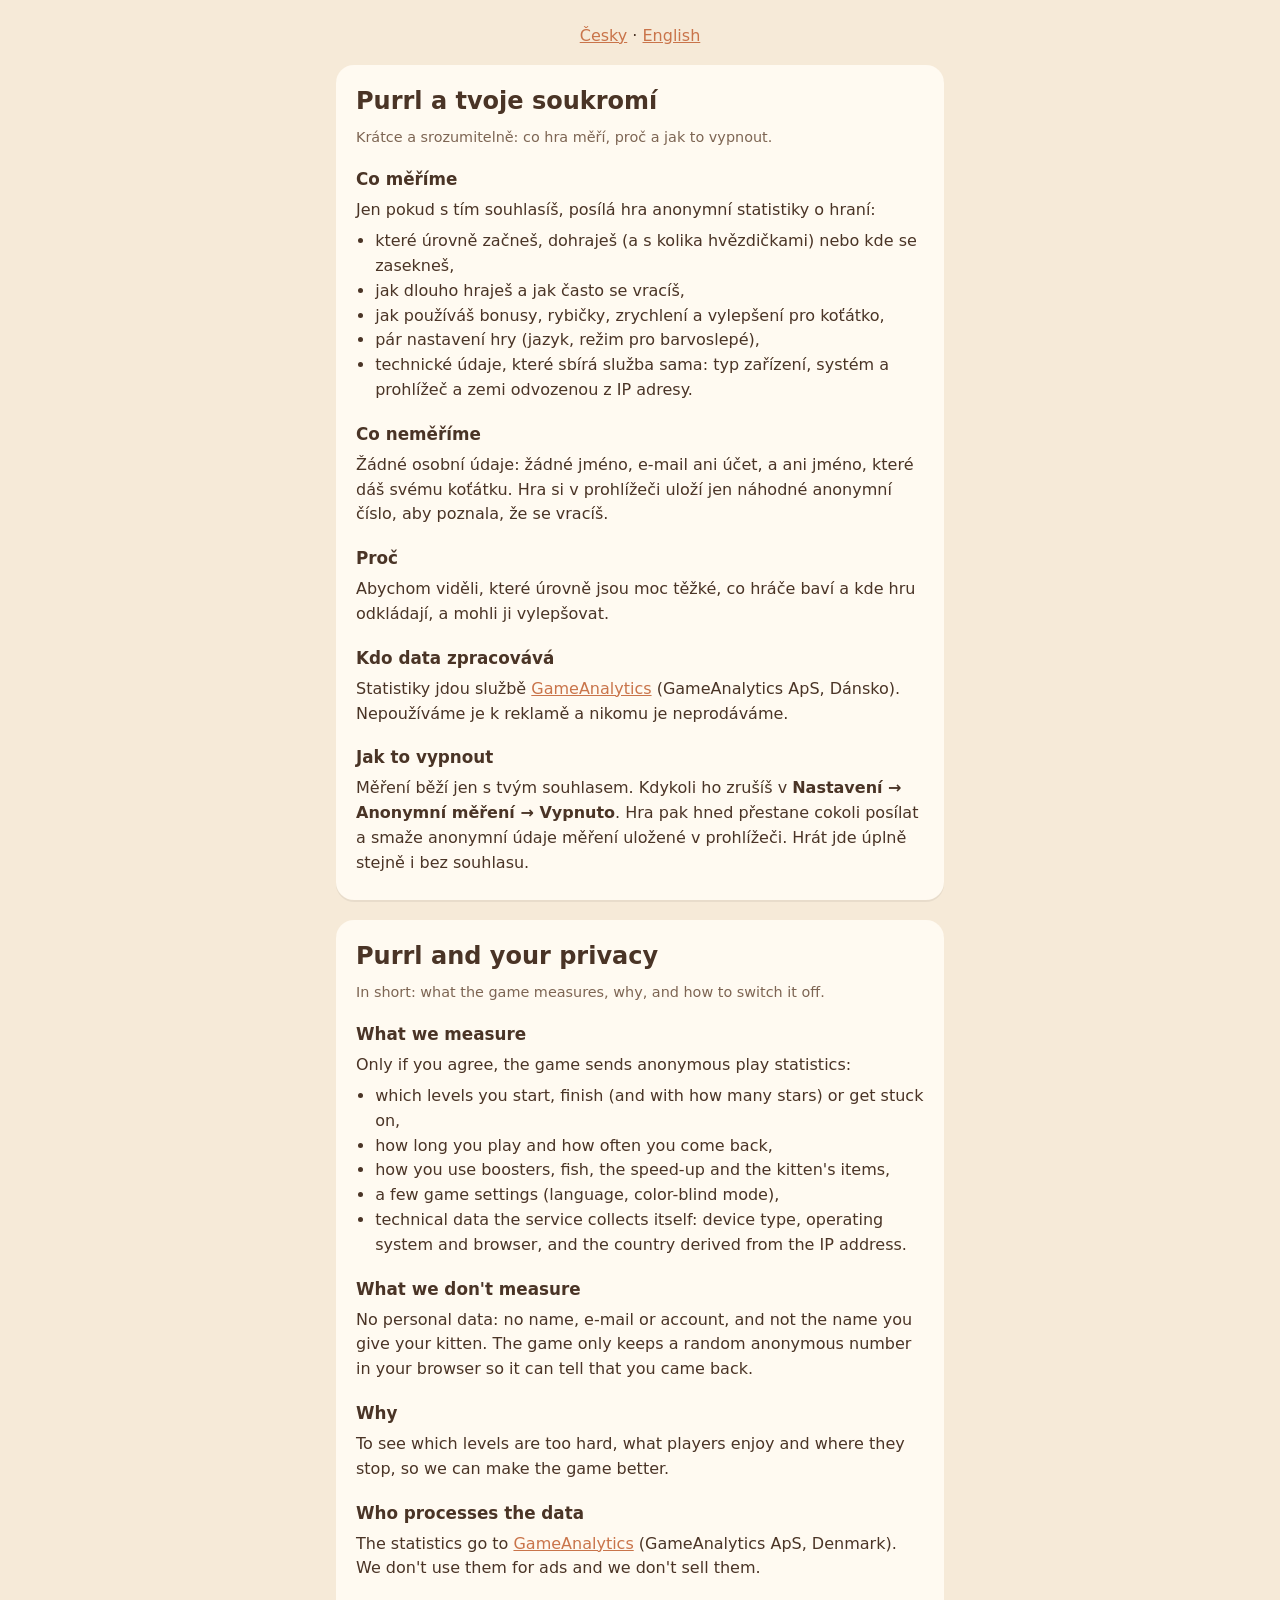
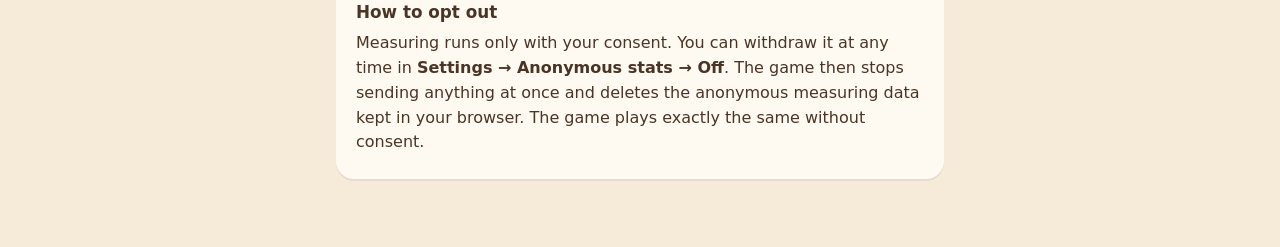
==== privacy.html @ fa3c1905 "Purrl build e3cccd6 (analytics with consent)" ====
<!doctype html>
<html lang="cs">
<head>
<meta charset="utf-8">
<meta name="viewport" content="width=device-width, initial-scale=1">
<title>Purrl – soukromí / privacy</title>
<style>
  :root { --bg: #f6ead8; --card: #fffaf1; --ink: #4a3426; --muted: #7d6553; --accent: #c9744a; }
  @media (prefers-color-scheme: dark) {
    :root { --bg: #2b211c; --card: #3a2d26; --ink: #f3e6d6; --muted: #cbb8a5; --accent: #e59a6e; }
  }
  * { box-sizing: border-box; }
  body { margin: 0; background: var(--bg); color: var(--ink); font: 16px/1.55 system-ui, -apple-system, "Segoe UI", sans-serif; }
  main { max-width: 640px; margin: 0 auto; padding: 24px 16px 48px; }
  section { background: var(--card); border-radius: 18px; padding: 18px 20px; margin: 0 0 20px; box-shadow: 0 2px 0 rgba(0,0,0,.06); }
  h1 { font-size: 1.5rem; margin: 0 0 4px; }
  h2 { font-size: 1.05rem; margin: 18px 0 4px; }
  p, ul { margin: 6px 0; }
  ul { padding-left: 1.2em; }
  .muted { color: var(--muted); font-size: .9rem; }
  a { color: var(--accent); }
  nav { text-align: center; margin-bottom: 16px; }
</style>
</head>
<body>
<main>
<nav><a href="#cs">Česky</a> · <a href="#en">English</a></nav>

<section id="cs" lang="cs">
  <h1>Purrl a tvoje soukromí</h1>
  <p class="muted">Krátce a srozumitelně: co hra měří, proč a jak to vypnout.</p>

  <h2>Co měříme</h2>
  <p>Jen pokud s tím souhlasíš, posílá hra anonymní statistiky o hraní:</p>
  <ul>
    <li>které úrovně začneš, dohraješ (a s kolika hvězdičkami) nebo kde se zasekneš,</li>
    <li>jak dlouho hraješ a jak často se vracíš,</li>
    <li>jak používáš bonusy, rybičky, zrychlení a vylepšení pro koťátko,</li>
    <li>pár nastavení hry (jazyk, režim pro barvoslepé),</li>
    <li>technické údaje, které sbírá služba sama: typ zařízení, systém a prohlížeč a zemi odvozenou z IP adresy.</li>
  </ul>

  <h2>Co neměříme</h2>
  <p>Žádné osobní údaje: žádné jméno, e-mail ani účet, a ani jméno, které dáš svému koťátku. Hra si v prohlížeči uloží jen náhodné anonymní číslo, aby poznala, že se vracíš.</p>

  <h2>Proč</h2>
  <p>Abychom viděli, které úrovně jsou moc těžké, co hráče baví a kde hru odkládají, a mohli ji vylepšovat.</p>

  <h2>Kdo data zpracovává</h2>
  <p>Statistiky jdou službě <a href="https://gameanalytics.com/privacy" target="_blank" rel="noopener">GameAnalytics</a> (GameAnalytics ApS, Dánsko). Nepoužíváme je k reklamě a nikomu je neprodáváme.</p>

  <h2>Jak to vypnout</h2>
  <p>Měření běží jen s tvým souhlasem. Kdykoli ho zrušíš v <b>Nastavení → Anonymní měření → Vypnuto</b>. Hra pak hned přestane cokoli posílat a smaže anonymní údaje měření uložené v prohlížeči. Hrát jde úplně stejně i bez souhlasu.</p>
</section>

<section id="en" lang="en">
  <h1>Purrl and your privacy</h1>
  <p class="muted">In short: what the game measures, why, and how to switch it off.</p>

  <h2>What we measure</h2>
  <p>Only if you agree, the game sends anonymous play statistics:</p>
  <ul>
    <li>which levels you start, finish (and with how many stars) or get stuck on,</li>
    <li>how long you play and how often you come back,</li>
    <li>how you use boosters, fish, the speed-up and the kitten's items,</li>
    <li>a few game settings (language, color-blind mode),</li>
    <li>technical data the service collects itself: device type, operating system and browser, and the country derived from the IP address.</li>
  </ul>

  <h2>What we don't measure</h2>
  <p>No personal data: no name, e-mail or account, and not the name you give your kitten. The game only keeps a random anonymous number in your browser so it can tell that you came back.</p>

  <h2>Why</h2>
  <p>To see which levels are too hard, what players enjoy and where they stop, so we can make the game better.</p>

  <h2>Who processes the data</h2>
  <p>The statistics go to <a href="https://gameanalytics.com/privacy" target="_blank" rel="noopener">GameAnalytics</a> (GameAnalytics ApS, Denmark). We don't use them for ads and we don't sell them.</p>

  <h2>How to opt out</h2>
  <p>Measuring runs only with your consent. You can withdraw it at any time in <b>Settings → Anonymous stats → Off</b>. The game then stops sending anything at once and deletes the anonymous measuring data kept in your browser. The game plays exactly the same without consent.</p>
</section>
</main>
</body>
</html>
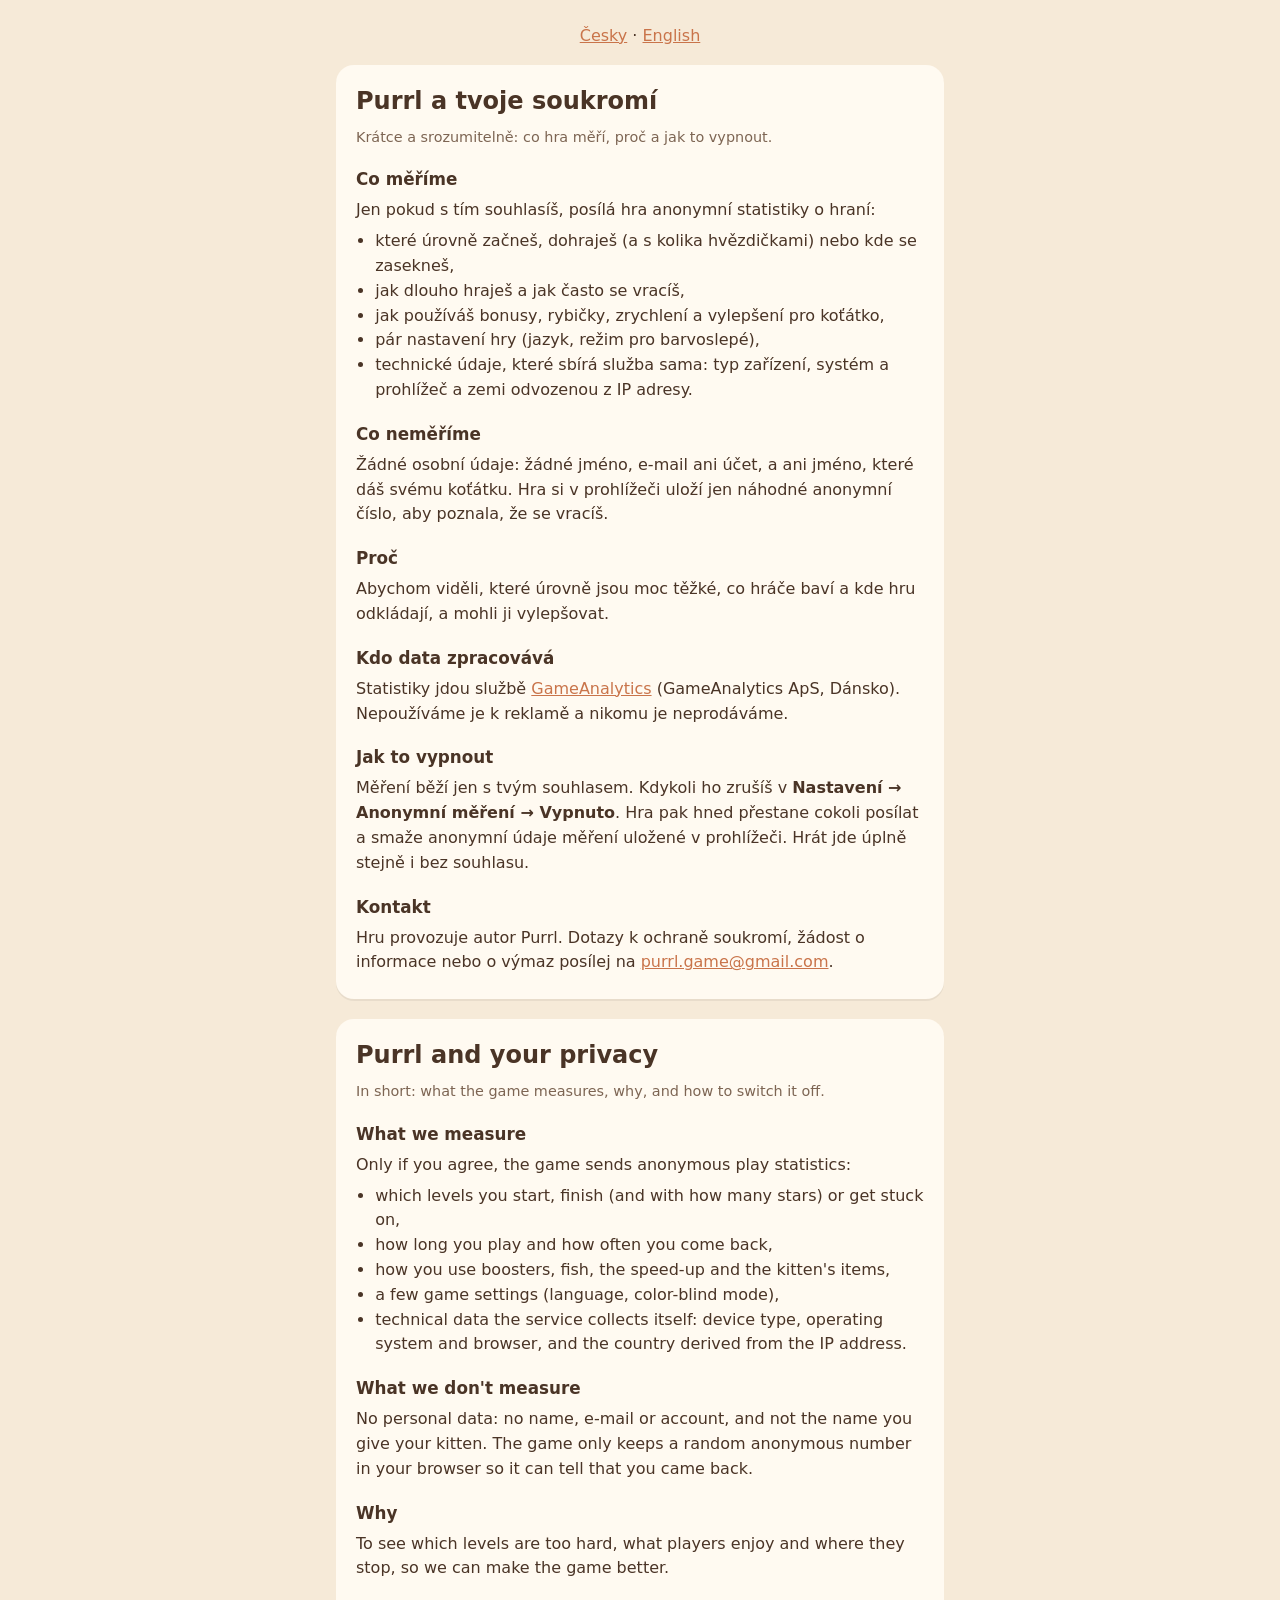
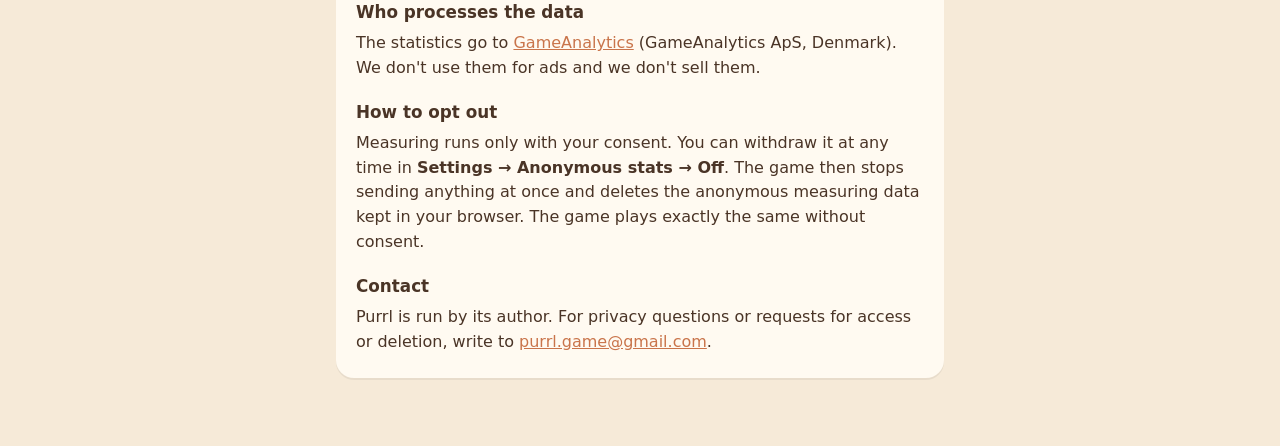
==== commit 424d26f9: "Purrl build 00a5294 (privacy contact)" ====
--- a/privacy.html
+++ b/privacy.html
@@ -51,6 +51,9 @@
 
   <h2>Jak to vypnout</h2>
   <p>Měření běží jen s tvým souhlasem. Kdykoli ho zrušíš v <b>Nastavení → Anonymní měření → Vypnuto</b>. Hra pak hned přestane cokoli posílat a smaže anonymní údaje měření uložené v prohlížeči. Hrát jde úplně stejně i bez souhlasu.</p>
+
+  <h2>Kontakt</h2>
+  <p>Hru provozuje autor Purrl. Dotazy k ochraně soukromí, žádost o informace nebo o výmaz posílej na <a href="mailto:purrl.game@gmail.com">purrl.game@gmail.com</a>.</p>
 </section>
 
 <section id="en" lang="en">
@@ -78,6 +81,9 @@
 
   <h2>How to opt out</h2>
   <p>Measuring runs only with your consent. You can withdraw it at any time in <b>Settings → Anonymous stats → Off</b>. The game then stops sending anything at once and deletes the anonymous measuring data kept in your browser. The game plays exactly the same without consent.</p>
+
+  <h2>Contact</h2>
+  <p>Purrl is run by its author. For privacy questions or requests for access or deletion, write to <a href="mailto:purrl.game@gmail.com">purrl.game@gmail.com</a>.</p>
 </section>
 </main>
 </body>
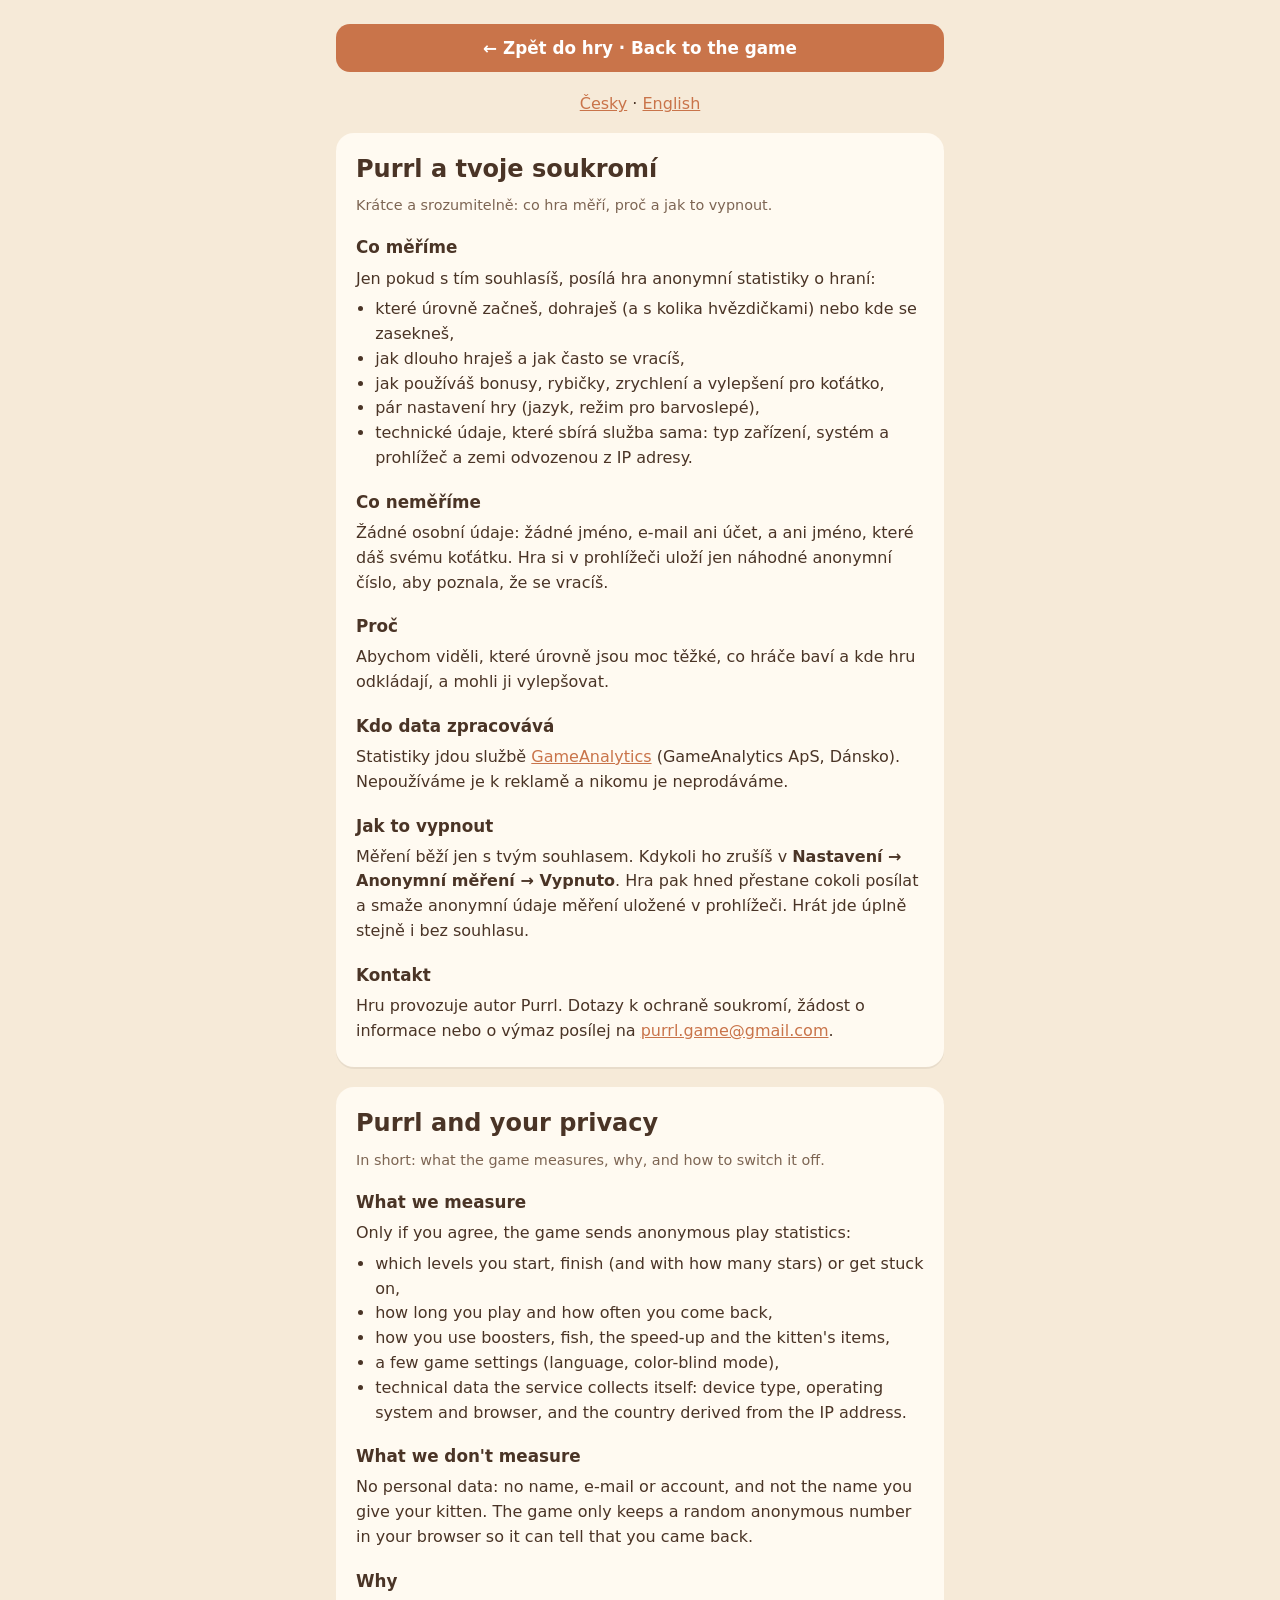
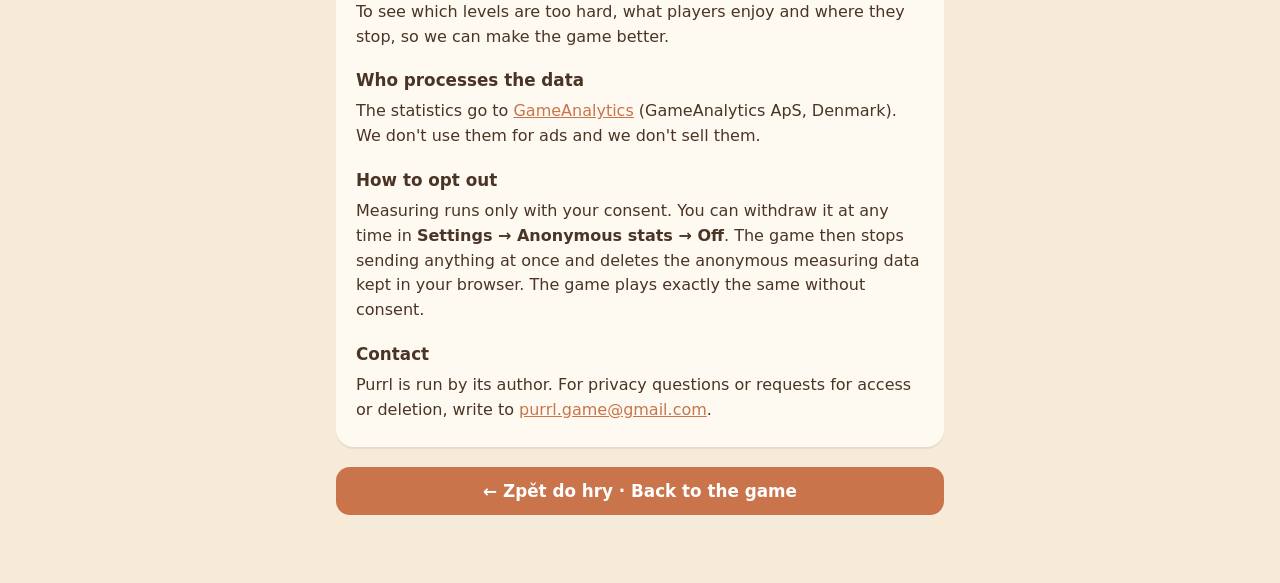
==== commit 71ac5ff6: "Purrl build aa6fa3f (privacy note: back to the game)" ====
--- a/privacy.html
+++ b/privacy.html
@@ -20,10 +20,12 @@
   .muted { color: var(--muted); font-size: .9rem; }
   a { color: var(--accent); }
   nav { text-align: center; margin-bottom: 16px; }
+  .back { display: block; width: 100%; margin: 0 0 20px; padding: 14px 16px; border: 0; border-radius: 14px; background: var(--accent); color: #fff; font: 600 1.05rem/1.2 system-ui, -apple-system, "Segoe UI", sans-serif; cursor: pointer; }
 </style>
 </head>
 <body>
 <main>
+<button class="back" type="button" id="back"><span lang="cs">← Zpět do hry</span> · <span lang="en">Back to the game</span></button>
 <nav><a href="#cs">Česky</a> · <a href="#en">English</a></nav>
 
 <section id="cs" lang="cs">
@@ -85,6 +87,20 @@
   <h2>Contact</h2>
   <p>Purrl is run by its author. For privacy questions or requests for access or deletion, write to <a href="mailto:purrl.game@gmail.com">purrl.game@gmail.com</a>.</p>
 </section>
+<button class="back" type="button" id="back2"><span lang="cs">← Zpět do hry</span> · <span lang="en">Back to the game</span></button>
 </main>
+<script>
+  // Opened as a new tab/popup: close it. Opened inside an installed app (iOS Home Screen) there is no back button:
+  // go back in history, or load the game.
+  function backToGame() {
+    try { window.close(); } catch (e) {}
+    setTimeout(function () {
+      if (history.length > 1) { history.back(); setTimeout(function () { location.href = './'; }, 400); }
+      else location.href = './';
+    }, 150);
+  }
+  document.getElementById('back').addEventListener('click', backToGame);
+  document.getElementById('back2').addEventListener('click', backToGame);
+</script>
 </body>
 </html>
